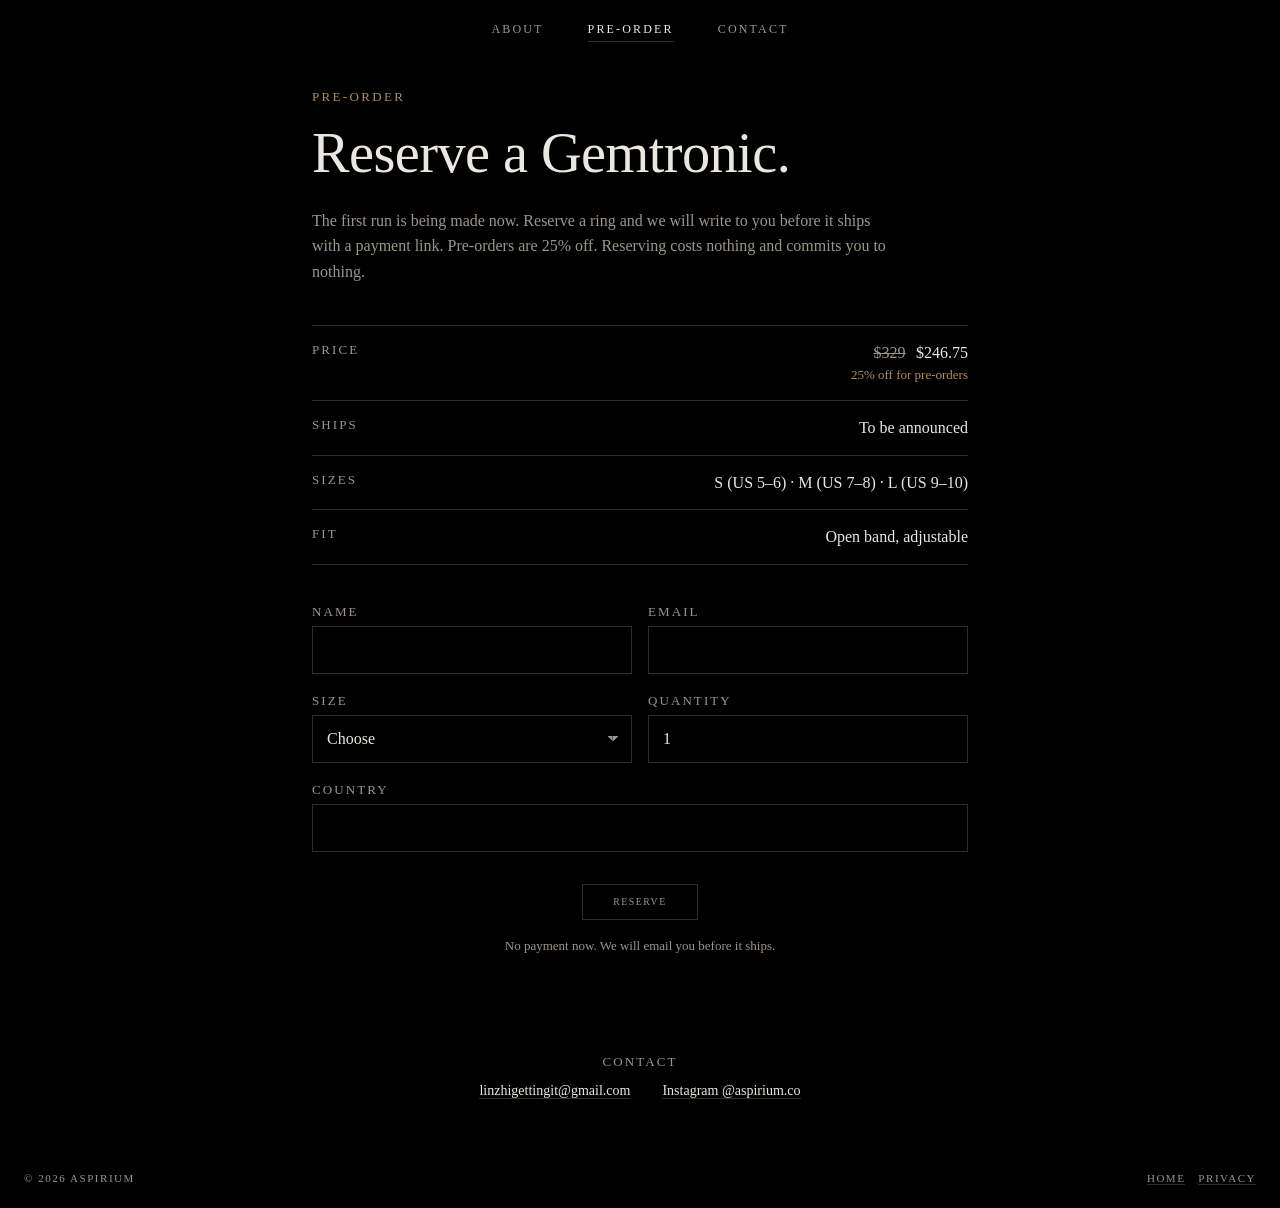
==== presale.html @ f19447b3 "Add a pre-order page, contact details and a top navigation - presale.html: price $329, 25% off for p" ====
<!doctype html>
<html lang="en">
<head>
<meta charset="utf-8">
<title>Gemtronic by ASPIRIUM — Pre-order</title>
<meta name="viewport" content="width=device-width, initial-scale=1, viewport-fit=cover">
<meta name="robots" content="noindex, nofollow">
<meta name="description" content="Reserve a Gemtronic ring.">
<meta name="theme-color" content="#000000">
<meta name="color-scheme" content="dark">
<link rel="icon" href="data:,">
<link rel="stylesheet" href="css/site.css">
<script src="js/config.js" defer></script>
<script src="js/presale.js" defer></script>
</head>
<body>
<!-- Pre-order (2026-10-11, Linzhi). Reservation only: no payment is taken here. The form posts to
     the Formspree endpoint in js/config.js (preorder.endpoint); until that is set, js/presale.js
     opens a pre-filled email instead. Price $329, pre-order 25% off (Linzhi, 2026-10-11); ship date TBA. -->
<main class="page preorder">
  <!-- top navigation (2026-10-11, Linzhi): pre-order, the product intro, contact -->
  <nav class="nav" aria-label="Site">
    <a href="index.html#about">About</a>
    <a href="presale.html" aria-current="page">Pre-order</a>
    <a href="#contact">Contact</a>
  </nav>
  <section class="panel panel--preorder">
    <div class="sheet">
      <p class="eyebrow">Pre-order</p>
      <h1 class="about__title">Reserve a Gemtronic.</h1>
      <p class="preorder__body">The first run is being made now. Reserve a ring and we will write to you
        before it ships with a payment link. Pre-orders are 25% off. Reserving costs nothing and commits
        you to nothing.</p>

      <dl class="terms">
        <div><dt>Price</dt><dd><s class="was">$329</s> $246.75 <span class="note">25% off for pre-orders</span></dd></div>
        <div><dt>Ships</dt><dd>To be announced</dd></div>
        <div><dt>Sizes</dt><dd>S&nbsp;(US&nbsp;5–6) · M&nbsp;(US&nbsp;7–8) · L&nbsp;(US&nbsp;9–10)</dd></div>
        <div><dt>Fit</dt><dd>Open band, adjustable</dd></div>
      </dl>

      <form class="reserve" id="reserve" method="post" action="#" novalidate>
        <div class="reserve__live">
          <div class="reserve__grid">
            <label class="field"><span class="label">Name</span>
              <input name="name" type="text" autocomplete="name" required></label>
            <label class="field"><span class="label">Email</span>
              <input name="email" type="email" inputmode="email" autocomplete="email"
                     autocapitalize="off" spellcheck="false" required></label>
            <label class="field"><span class="label">Size</span>
              <select name="size" required>
                <option value="" selected disabled>Choose</option>
                <option value="S">S (US 5–6)</option>
                <option value="M">M (US 7–8)</option>
                <option value="L">L (US 9–10)</option>
                <option value="Not sure">Not sure yet</option>
              </select></label>
            <label class="field"><span class="label">Quantity</span>
              <input name="quantity" type="number" inputmode="numeric" min="1" max="10" value="1" required></label>
            <label class="field field--wide"><span class="label">Country</span>
              <input name="country" type="text" autocomplete="country-name" required></label>
          </div>
          <input type="hidden" name="_subject" value="Gemtronic pre-order">
          <div class="hp" aria-hidden="true">
            <label>Leave this field empty <input type="text" name="_gotcha" tabindex="-1" autocomplete="off"></label>
          </div>
          <button class="submit" type="submit">Reserve</button>
          <p class="consent">No payment now. We will email you before it ships.</p>
          <p class="status" role="status" aria-live="polite"></p>
        </div>
        <p class="received" hidden>Reserved. We will be in touch.</p>
      </form>

      <div class="contact" id="contact">
        <p class="label">Contact</p>
        <ul class="contact__list">
          <li><a href="mailto:linzhigettingit@gmail.com">linzhigettingit@gmail.com</a></li>
          <li><a href="https://www.instagram.com/aspirium.co/" target="_blank" rel="noopener">Instagram @aspirium.co</a></li>
        </ul>
      </div>
    </div>

    <footer class="foot foot--plain">
      <span>&copy; 2026 ASPIRIUM</span>
      <span><a href="index.html">Home</a> &nbsp; <a href="privacy.html">Privacy</a></span>
    </footer>
  </section>
</main>
</body>
</html>
---- css/site.css ----
/* Signet by ASPIRIUM — coming-soon page.
   Mode B tokens as custom properties (web_build_brief_v1_1 §9; hexes provisional until identity lock).
   Technical-drawing details only: mono labels, generous void. No glows, gradients, shimmers or hover
   sparkle — the only light on the page is inside the render. Divider rules removed 2026-09-07 (Eric). */

/* Three faces, all SIL OFL 1.1: free for commercial use and web embedding, never sellable alone,
   licence text shipped beside the files in assets/fonts/. Built by dev/build-fonts.sh. */
@font-face {
  /* display: labels, the submit control, the footer, the scroll cue */
  font-family: "ASPIRIUM";
  font-weight: 300;
  font-style: normal;
  font-display: swap;                       /* the mono labels never invisible-text */
  src: url("../assets/fonts/ASPIRIUM-Light.woff2") format("woff2");
}
@font-face {
  /* the lockup (Eric, 2026-09-09). Variable opsz 7..72 + wght 200..900 from one file: the lockup
     runs from ~24 px to ~64 px in one composition, so optical sizing earns its bytes here. */
  font-family: "Literata";
  font-weight: 200 900;
  font-style: normal;
  font-display: swap;
  src: url("../assets/fonts/Literata-var.woff2") format("woff2-variations"),
       url("../assets/fonts/Literata-var.woff2") format("woff2");
}
@font-face {
  /* body and UI (Eric, 2026-09-09), replacing the provisional Source Code Pro. Variable wght
     200..900; its optical-size axis is pinned at 20 because body copy sits at one size. */
  font-family: "Source Serif 4";
  font-weight: 200 900;
  font-style: normal;
  font-display: swap;
  src: url("../assets/fonts/SourceSerif4-var.woff2") format("woff2-variations"),
       url("../assets/fonts/SourceSerif4-var.woff2") format("woff2");
}

:root {
  --field: #000000;                          /* ruled 2026-09-07: pure black (was #141414) */
  --field-2: #1D1D1B;
  --text: #EAE7E1;
  --muted: #9B968C;
  --metal: #B08D57;
  --metal-2: #C9A36B;
  --band-h: clamp(360px, 48vh, 640px);      /* R2: desktop 45–50 vh, tuned live (dev/tune.html) */
  --rule: color-mix(in srgb, var(--muted) 30%, var(--field));
  --display: "ASPIRIUM", ui-monospace, "SF Mono", Menlo, Consolas, monospace;
  --body: "Source Serif 4", "Source Serif Pro", Georgia, "Times New Roman", serif;
  --lockup: "Literata", Georgia, "Times New Roman", serif;
  --col: 44rem;
  --col-mark: 52rem;                        /* the lockup runs wider than the text column */
  --gutter: 1.5rem;
  --light: var(--muted);                    /* the one accent; moves to --metal when the wordmark lights */
}
:root[data-light="warm"] { --light: var(--metal); }

/* R4: on phones the band is ~1:1 and never more than ~60% of the screen — the camera is
   vertical-fit, so a full-portrait band would crop the ring's sides. The hero panel around it
   is a full screen; R3 (touch-action: pan-y) is what lets a finger on the band reach panel 2. */
@media (max-width: 767px) {
  :root { --band-h: min(100vw, 60vh); --col-mark: 44rem; }
  @supports (height: 1svh) { :root { --band-h: min(100vw, 60svh); } }
}

*, *::before, *::after { box-sizing: border-box; }
html { color-scheme: dark; background: var(--field); -webkit-text-size-adjust: 100%; }
body {
  margin: 0;
  background: var(--field);
  color: var(--text);
  font: 400 1rem/1.6 var(--body);
  font-feature-settings: "kern";
  min-height: 100vh;
}
[hidden] { display: none !important; }
:focus-visible { outline: 1px solid var(--muted); outline-offset: 3px; }
::selection { background: var(--muted); color: var(--field); }

/* ---- panels: one screen each (Eric, 2026-09-09) ----
   The hero sticks while the capture panel scrolls up over it; the hero's contents drift and fade
   against that, which is the parallax. --p (0…1 across the first screen) is set by js/main.js. */
.page { position: relative; }
.panel { position: relative; }
.panel--hero {
  position: sticky; top: 0; z-index: 0;
  height: 100vh;
  display: flex; flex-direction: column; align-items: center; justify-content: center;
  gap: clamp(1.5rem, 4vh, 3rem);
  overflow: hidden;
}
.hero__inner {
  position: relative;                       /* the drag hint is placed against this box */
  width: 100%;
  display: flex; flex-direction: column; align-items: center; justify-content: center;
  gap: clamp(1.5rem, 4vh, 3rem);
  transform: translate3d(0, calc(var(--p, 0) * var(--drift, 9) * -1vh), 0);
  opacity: calc(1 - var(--pf, 0) * var(--fade, .95));   /* --pf is --p remapped to finish early */
  will-change: transform, opacity;
}
.cue {
  position: absolute; left: 50%; transform: translateX(-50%);
  bottom: calc(1.25rem + env(safe-area-inset-bottom, 0px));
  margin: 0; display: flex; line-height: 0;
  color: var(--muted);
  opacity: calc(1 - var(--p, 0) * var(--cue-fade, 3));
  pointer-events: none;
}
.panel--capture {
  z-index: 4;                               /* opaque, so it covers the hero, and the live ring (z 2) as it leaves */
  background: var(--field);
  min-height: 100vh;
  /* the form sits in the middle of the screen, both axes (Eric, 2026-09-09 pm); the footer is
     taken out of flow so it cannot pull the centring off-axis */
  display: flex; align-items: center; justify-content: center;
  padding: 5rem var(--gutter);
}
.panel--capture .sheet { padding: 0; }
.panel--capture .foot { position: absolute; left: 0; right: 0; bottom: 0; }
@supports (height: 1svh) {
  .panel--hero { height: 100svh; }
  .panel--capture { min-height: 100svh; }
}
@media (prefers-reduced-motion: reduce) {
  .hero__inner { transform: none; opacity: 1; }
  .cue { opacity: 1; }
}

/* ---- about: the live ring and the intro (2026-09-30, after neoconda.com) ----
   The canvas is fixed over the whole page and draws nothing until the scroll starts (js/ring3d.js).
   The panel is taller than the screen and its inside is sticky: a stretch where the ring stands
   still on the left to be turned, before the capture panel comes up over both. */
.ring3d {
  position: fixed; inset: 0; width: 100%; height: 100%;
  z-index: 2; pointer-events: none; opacity: 0;
}
/* The lit dot matrix (js/cursor-fx.js): over every panel, blended by difference, so the dots show
   orange on the black ground and text under a dot turns to its complement. */
.pixels {
  position: fixed; inset: 0; width: 100%; height: 100%;
  z-index: 10; pointer-events: none; mix-blend-mode: difference;
}
.panel--about { z-index: 1; background: var(--field); height: 170vh; }
.about__inner {
  position: sticky; top: 0; height: 100vh;
  display: grid; grid-template-columns: 1fr 1fr; align-items: center;
  gap: clamp(2rem, 5vw, 6rem);
  max-width: 88rem; margin: 0 auto; padding: 0 clamp(1.5rem, 6vw, 7rem);
}
.about__stage { position: relative; height: min(70vh, 40vw); touch-action: pan-y; user-select: none; -webkit-user-select: none; }
.about__stage.is-live { cursor: grab; }
.about__stage.is-dragging { cursor: grabbing; }
/* no live ring (no WebGL2, or it failed): the film's last frame stands in */
.no-ring3d .about__stage {
  background: url("../assets/poster/gemtronic-end-pose-1x1.jpg") center / contain no-repeat;
  -webkit-mask-image: radial-gradient(closest-side, #000 70%, transparent);
  mask-image: radial-gradient(closest-side, #000 70%, transparent);
}
.about__copy { position: relative; z-index: 3; max-width: 34rem; }
/* each line arrives from the right in turn as the ring lands; --ap (0…1) is set by js/ring3d.js */
.about__copy > * {
  --o: clamp(0, (var(--ap, 1) - var(--i, 0) * .18) / .46, 1);
  opacity: var(--o);
  transform: translate3d(calc((1 - var(--o)) * 2.5rem), 0, 0);
}
.about__copy > :nth-child(2) { --i: 1; }
.about__copy > :nth-child(3) { --i: 2; }
.about__copy > :nth-child(4) { --i: 3; }
.eyebrow {
  margin: 0 0 1.25rem;
  font: 400 .8125rem/1 var(--body); letter-spacing: .18em; text-transform: uppercase; color: var(--metal);
}
.about__title {
  margin: 0 0 1.5rem;
  font: 300 clamp(2.25rem, 4.4vw, 4rem)/1.08 var(--lockup); letter-spacing: -.01em; color: var(--text);
  text-wrap: balance;
}
.about__body { margin: 0; color: var(--muted); }
.about__hint {
  margin: 2rem 0 0;
  font: 400 .6875rem/1 var(--body); letter-spacing: .18em; text-transform: uppercase; color: var(--muted);
}
.no-ring3d .about__hint { display: none; }
@media (max-width: 767px) {
  .panel--about { height: 150svh; }
  .about__inner {
    height: 100svh; grid-template-columns: 1fr; grid-template-rows: auto auto;
    align-content: center; gap: 1.5rem; padding: 0 var(--gutter);
  }
  .about__stage { height: 42svh; }
  .about__title { margin-bottom: 1rem; }
  .about__hint { margin-top: 1.25rem; }
}
@media (prefers-reduced-motion: reduce) {
  .about__copy > * { transform: none; }
}

/* ---- features: the ring at the centre, the list passing on both sides (2026-10-01, after
   neoconda.com). The stage is the ring's place; js/ring3d.js follows its box. Odd items run down
   the left, even down the right, a row each. The item nearest the middle of the screen is lit
   (js/features.js); the rest wait in the dark. */
.panel--features { z-index: 1; background: var(--field); padding: 18vh 0 30vh; }
.features__head { text-align: center; padding: 0 var(--gutter); margin: 0 auto 12vh; max-width: 52rem; }
.features__head .eyebrow { margin-bottom: 1.5rem; }
.features__title {
  margin: 0; font: 300 clamp(2rem, 4vw, 3.5rem)/1.1 var(--lockup); letter-spacing: -.01em;
  color: var(--text); text-wrap: balance;
}
.features__body {
  --fs-h: min(64vh, 34vw);
  display: grid; grid-template-columns: 1fr minmax(0, var(--fs-h)) 1fr;
  grid-template-rows: repeat(9, 23vh);
  column-gap: clamp(1.5rem, 4vw, 5rem);
  max-width: 92rem; margin: 0 auto; padding: 0 clamp(1.5rem, 5vw, 6rem);
}
.features__stage {
  grid-column: 2; grid-row: 1 / -1; align-self: start;
  position: sticky; top: calc(50vh - var(--fs-h) / 2); height: var(--fs-h);
}
.features__list { display: contents; list-style: none; }
.features__list > li { align-self: center; max-width: 22rem; }
.features__list > li:nth-child(odd) { grid-column: 1; justify-self: end; }
.features__list > li:nth-child(even) { grid-column: 3; justify-self: start; }
/* a zigzag, each item half a row below the last, so each one in turn crosses the middle of the
   screen alone and gets lit (side by side, the left one always won) */
.features__list > li:nth-child(1) { grid-row: 1 / span 2; }
.features__list > li:nth-child(2) { grid-row: 2 / span 2; }
.features__list > li:nth-child(3) { grid-row: 3 / span 2; }
.features__list > li:nth-child(4) { grid-row: 4 / span 2; }
.features__list > li:nth-child(5) { grid-row: 5 / span 2; }
.features__list > li:nth-child(6) { grid-row: 6 / span 2; }
.features__list > li:nth-child(7) { grid-row: 7 / span 2; }
.features__list > li:nth-child(8) { grid-row: 8 / span 2; }
.feat {
  display: grid; grid-template-columns: auto 1fr; column-gap: 1.1rem; row-gap: .45rem; align-items: center;
  width: 100%; padding: .75rem .5rem; margin: 0; border: 0; background: none; text-align: left;
  color: inherit; font: inherit; cursor: pointer;
  opacity: .32; transition: opacity .35s ease;
}
.feat:hover, .feat.is-active { opacity: 1; }
.feat:focus-visible { outline: 1px solid var(--muted); outline-offset: 4px; }
.feat__n {
  grid-row: 1 / span 2; align-self: start;
  display: grid; place-items: center; width: 2.6rem; height: 2.6rem;
  border: 1px solid var(--rule); font: 400 .8125rem/1 var(--body); letter-spacing: .08em; color: var(--muted);
  transition: border-color .35s ease, color .35s ease;
}
.feat.is-active .feat__n { border-color: var(--metal); color: var(--metal); }
.feat__t { font: 400 1.25rem/1.2 var(--lockup); color: var(--text); }
.feat__d { grid-column: 2; font-size: .9375rem; line-height: 1.5; color: var(--muted); }
@media (max-width: 767px) {
  .panel--features { padding: 12vh 0 16vh; }
  .features__head { margin-bottom: 4vh; }
  .features__body {
    --fs-h: 36svh;
    grid-template-columns: 1fr; grid-template-rows: none; row-gap: 0; padding: 0 var(--gutter);
  }
  .features__stage { grid-column: 1; grid-row: 1; top: 8svh; z-index: 0; }
  .features__list > li, .features__list > li:nth-child(n) {
    grid-column: 1; grid-row: auto; justify-self: stretch; max-width: none;
    padding: 6svh 0;
  }
}
@media (prefers-reduced-motion: reduce) {
  .feat, .feat__n { transition: none; }
}

/* ---- hero band ---- */
.band {
  position: relative;
  width: 100%;
  height: var(--band-h);
  background: var(--field);                 /* black until the viewer is ready; the intro opens on black anyway */
  overflow: hidden;
}
.band__mount, .band__poster { position: absolute; inset: 0; }
.band__mount > canvas, .band__mount > iframe, .band__mount > .stub, .band__mount > .film {
  position: absolute; inset: 0; width: 100%; height: 100%; display: block; border: 0;
}
.stub { overflow: hidden; touch-action: pan-y; user-select: none; -webkit-user-select: none; }
.stub img { width: 100%; height: 100%; object-fit: contain; display: block; opacity: 0; }
.band__poster { display: none; }
.band[data-state="poster"] .band__poster { display: block; }
.band__poster img { width: 100%; height: 100%; object-fit: contain; display: block; background: transparent; }
/* The film (2026-09-30) is square and its background is a gradient, black at the top and grey at the
   bottom. A round fade sized to the square melts that background into the page's black, so it reads
   as a spotlight rather than a box. Solid to 62% of the radius, which keeps the whole ring clear. */
/* Bigger and with more glow (Linzhi, 2026-09-30): on desktop the film is drawn 1.3x the band and
   spills past it. Only the faded glow spills; the ring itself still ends above the lockup. Phones
   stay at 1x, because the band is already the full screen width and the glow would hit its edges. */
.band { --film-scale: 1.3; }
@media (max-width: 767px) { .band { --film-scale: 1; } }
.band:has(.film), .band[data-state="poster"] { overflow: visible; }
.film { object-fit: contain; background: transparent; }
.film, .band__poster img {
  transform: scale(var(--film-scale));
  --spot: radial-gradient(circle calc(var(--band-h) / 2) at 50% 50%,
          #000 70%, rgba(0,0,0,.84) 77%, rgba(0,0,0,.5) 86%, rgba(0,0,0,.16) 94%, transparent 100%);
  -webkit-mask-image: var(--spot); mask-image: var(--spot);
}

/* ---- the capture panel's column ---- */
.sheet { width: 100%; max-width: var(--col); margin: 0 auto; padding: 2rem var(--gutter) 3rem; }

.serial {
  margin: 0 0 2.5rem;
  display: flex; flex-wrap: wrap; column-gap: .75em; row-gap: .25em;
  font: 300 .9375rem/1.5 var(--display);
  letter-spacing: .14em;
  text-transform: uppercase;
  color: var(--muted);
}
.serial > span:has(+ span:not(:empty))::after { content: "\2014"; margin-left: .75em; }
.serial .slot:empty { display: none; }     /* R6: OPEN slots exist in the markup and render nothing */

.headline {
  margin: 0 0 1.5rem;
  font: 300 clamp(1.75rem, 4vw, 3.25rem)/1.15 var(--display);
  letter-spacing: .09em;
  text-transform: uppercase;
  text-wrap: balance;
  color: var(--text);
}
.lede { margin: 0 0 2.5rem; max-width: 36rem; }

/* ---- drag hint ----
   Ported from the pipeline's check page. It lands in the void the lockup's --mark-drop opens up:
   the band occupies 0..--band-h, the gap runs from there to --band-h * (1 + drop), so the centre
   of that gap is --band-h * (1 + drop/2). The check page's pill, blur and drop-shadows are all
   dropped — the brand law allows no glow, and white on black does not need one. */
.drag {
  position: absolute; left: 50%;
  top: calc(var(--band-h) * (1 + var(--mark-drop, .25) / 2));
  transform: translate(-50%, -50%);
  display: flex; flex-direction: column; align-items: center; gap: .5rem;
  color: var(--muted);
  opacity: 0; visibility: hidden;
  transition: opacity .6s ease, visibility 0s linear .6s;
  pointer-events: none;                     /* the ring underneath keeps every gesture */
}
.drag.is-on { opacity: 1; visibility: visible; transition: opacity .6s ease; }
.drag__pointer { display: block; animation: drag-swipe 2.8s cubic-bezier(.45, 0, .55, 1) infinite; }
.drag__label { font: 400 .6875rem/1 var(--body); letter-spacing: .18em; text-transform: uppercase; }
@keyframes drag-swipe {
  0%, 6%     { transform: translateX(-44px) rotate(-9deg); }
  50%        { transform: translateX(44px)  rotate(9deg); }
  94%, 100%  { transform: translateX(-44px) rotate(-9deg); }
}
@media (prefers-reduced-motion: reduce) { .drag__pointer { animation: none; } }

/* ---- the lockup: live text in Literata, below the band and clear of the render ---- */
.mark {
  /* dropped by 25% of the band's height (Eric, 2026-09-09 pm). The hero centres its contents, so
     this opens the gap by that much: the ring rises by half of it and the lockup falls by half. */
  margin: calc(var(--band-h) * var(--mark-drop, .25)) 0 0;
  max-width: min(92vw, var(--col-mark));
  text-align: center; color: var(--text);          /* both lines white; the muted sub line is retired */
  font-family: var(--lockup); font-weight: 300; font-style: normal;
  font-optical-sizing: auto;                       /* Literata's opsz axis: text cut small, display cut large */
  user-select: none; -webkit-user-select: none;
}
.mark__line { display: block; white-space: nowrap; }
/* sizes swapped between the two lines, then both halved (Eric, 2026-09-09) */
.mark__line--sub {
  font-size: clamp(1.175rem, 4.3vw, 2.625rem);
  letter-spacing: .09em;
  line-height: 1.2;
}
.mark__line--name {
  font-size: clamp(.525rem, 1.55vw, 1rem);
  letter-spacing: .17em;
  line-height: 1.05;
  margin-top: 1em;                                 /* doubled from .5em (Eric); em here is this line's own size */
  text-indent: .17em;                              /* balance the trailing letter-space so the line reads centred */
}

/* One cell per character (js/mark.js). The real glyph alone drives layout; the code glyph rides
   over it absolutely, so nothing reflows at any size and no width is ever measured. */
.ch { position: relative; display: inline-block; }
.ch.is-pending .ch__real,
.ch.is-fx .ch__real { visibility: hidden; }
.ch__fx {
  position: absolute; left: 0; top: 0; width: 100%;
  text-align: center; letter-spacing: 0; pointer-events: none;
}

/* The opening beat: nothing is lit until the ring's animation starts and the decode's first frame
   draws. The brief's intro already opens on 1.2 s of black, so the cue waits with the lockup.
   Set by the inline script in <head> so there is no flash before js/main.js runs, and lifted by
   main.js — either on the decode's first frame or, if the effect is not live, immediately. */
:root.is-opening .mark,
:root.is-opening .cue { opacity: 0; }

.capture { max-width: 36rem; margin: 0 auto; position: relative; text-align: center; }
.capture__row { justify-content: center; }
.label {
  display: block; margin-bottom: .75rem;
  font: 400 .8125rem/1 var(--body); letter-spacing: .16em; text-transform: uppercase; color: var(--muted);
}
.capture__row { display: flex; }
/* Field and submit share one pill treatment (Eric, 2026-09-09): the same grey at rest, both going
   white on hover and on focus. The border is the focus indicator, so `outline: none` is safe only
   because grey-to-white is a large, obvious contrast step. */
.capture input[type="email"] {
  flex: 1 1 auto; min-width: 0; height: 3rem; padding: 0 .875rem;
  background: transparent; border: 1px solid var(--rule); border-radius: 0;
  color: var(--text); font: 400 1rem var(--body); outline: none;
  transition: border-color .18s ease;
}
.capture input[type="email"]:hover,
.capture input[type="email"]:focus { border-color: #fff; outline: none; }
/* Its own line beneath the consent line, twice the padding (Eric, 2026-09-09). The pill now matches
   the field's grey and goes white on hover and focus, exactly as the field does. The submit no
   longer carries the brief's §2 warm-accent wiring — .received is the only element still on --light. */
.submit {
  display: block; margin: 1.75rem auto 0;
  /* pill and label both at 75% of their previous size (Eric, 2026-09-09): 48 -> 36 px tall,
     40 -> 30 px of side padding, 13 -> 9.75 px of type. */
  height: 2.25rem; padding: 0 1.875rem;
  background: transparent; border: 1px solid var(--rule); border-radius: 0;
  color: var(--muted);                                  /* the consent line's grey */
  font: 400 .609375rem/1 var(--body); letter-spacing: .16em; text-transform: uppercase;
  cursor: pointer;
  transition: border-color .18s ease, color .18s ease;
}
/* label brightens with the pill: a white-bordered control with grey type reads half-lit */
.submit:hover,
.submit:focus-visible { border-color: #fff; color: #fff; outline: none; }
.submit:disabled { cursor: default; opacity: .6; }
.consent { margin: 1rem 0 0; font-size: .8125rem; color: var(--muted); }
.status { margin: .75rem 0 0; min-height: 1.6em; font-size: .875rem; color: var(--text); }
.received {
  margin: 0; padding: .9rem 0;
  font: 400 1rem/1.5 var(--body); letter-spacing: .14em; text-transform: uppercase; color: var(--light);
}
.hp { position: absolute; left: -10000px; top: auto; width: 1px; height: 1px; overflow: hidden; }

/* ---- 6. footer ---- */
/* bottom-left and bottom-right corners of the panel, half the previous size (Eric, 2026-09-09) */
.foot {
  max-width: none; margin: 0;
  padding: 1.25rem var(--gutter) calc(1.25rem + env(safe-area-inset-bottom, 0px));
  display: flex; justify-content: space-between; align-items: flex-end; gap: 1rem;
  font: 400 .375rem/1.6 var(--body); letter-spacing: .14em; text-transform: uppercase; color: var(--muted);
}
.foot a { color: inherit; text-decoration: none; border-bottom: 1px solid var(--rule); }
.foot a:hover { color: var(--text); }
.foot .slot:empty { display: none; }

/* short desktop viewports: keep the form above the fold at ≥ 768 px tall (§2 item 5) */
/* short desktop viewports: the band's clamp already gives way, so only the rhythm tightens */
@media (min-width: 768px) and (max-height: 820px) {
  .sheet { padding-top: 1.25rem; }
  .serial { margin-bottom: 1.25rem; font-size: .875rem; }
  .headline { margin-bottom: .75rem; line-height: 1.1; font-size: clamp(1.75rem, min(4vw, 6.4vh), 3.25rem); }
  .lede { margin-bottom: 1.25rem; }
  .label { margin-bottom: .5rem; }
  .consent { margin-top: .75rem; }
}
@media (max-width: 480px) {
  .serial { font-size: .8125rem; letter-spacing: .12em; }
}
@media (prefers-reduced-motion: reduce) {
  .submit, .stub, .stub img { transition: none !important; }
}

/* ---- contact and pre-order (2026-10-11, Linzhi) ----
   Contact sits under the capture form, not in the footer: the footer type is 6 px and an address
   has to be readable. The pre-order page reuses the sheet column and the submit pill. */
.contact {
  max-width: 36rem; margin: 3.5rem auto 0; text-align: center;
  font-size: .875rem; color: var(--muted);
}
.contact .label { margin-bottom: .75rem; }
.contact__list { list-style: none; margin: 0; padding: 0; display: flex; flex-wrap: wrap; justify-content: center; gap: .5rem 2rem; }
.contact a, .link { color: var(--text); text-decoration: none; border-bottom: 1px solid var(--rule); transition: border-color .18s ease; }
.contact a:hover, .contact a:focus-visible, .link:hover, .link:focus-visible { border-color: #fff; outline: none; }
.preorder-cta { margin: 2.5rem 0 0; text-align: center; font-size: .875rem; color: var(--muted); }
a.submit { display: inline-flex; align-items: center; text-decoration: none; }

.panel--preorder { min-height: 100vh; display: flex; flex-direction: column; }
@supports (height: 1svh) { .panel--preorder { min-height: 100svh; } }
.panel--preorder .sheet { flex: 1; padding-top: clamp(3rem, 10vh, 7rem); }
.preorder__body { margin: 0 0 2.5rem; color: var(--muted); max-width: 36rem; }
.terms { margin: 0 0 2.5rem; border-top: 1px solid var(--rule); }
.terms > div {
  display: flex; justify-content: space-between; gap: 1rem;
  padding: .875rem 0; border-bottom: 1px solid var(--rule);
}
.terms dt { font: 400 .8125rem/1.6 var(--body); letter-spacing: .16em; text-transform: uppercase; color: var(--muted); }
.terms dd { margin: 0; text-align: right; color: var(--text); }
.preorder__action { text-align: center; }
.preorder__action .submit { margin-top: 0; }
.preorder .contact { margin-top: 4rem; }
.foot--plain { font-size: .6875rem; }
.terms .was { color: var(--muted); margin-right: .4em; }
.terms .note { display: block; font-size: .8125rem; color: var(--metal); }

/* pre-order form: same field and pill treatment as the capture form */
.reserve { position: relative; text-align: center; }
.reserve__grid { display: grid; grid-template-columns: 1fr 1fr; gap: 1.25rem 1rem; text-align: left; }
.field { display: block; min-width: 0; }
.field .label { margin-bottom: .5rem; }
.field--wide { grid-column: 1 / -1; }
.reserve input:not([type="hidden"]), .reserve select {
  width: 100%; height: 3rem; padding: 0 .875rem;
  background: transparent; border: 1px solid var(--rule); border-radius: 0;
  color: var(--text); font: 400 1rem var(--body); outline: none;
  transition: border-color .18s ease;
}
.reserve select { appearance: none; -webkit-appearance: none; cursor: pointer;
  background-image: linear-gradient(45deg, transparent 50%, var(--muted) 50%), linear-gradient(135deg, var(--muted) 50%, transparent 50%);
  background-position: calc(100% - 1.15rem) 50%, calc(100% - .8rem) 50%; background-size: .35rem .35rem; background-repeat: no-repeat; }
.reserve select option { background: var(--field-2); color: var(--text); }
.reserve input:hover, .reserve input:focus, .reserve select:hover, .reserve select:focus { border-color: #fff; }
.reserve .submit { margin-top: 2rem; }
@media (max-width: 480px) { .reserve__grid { grid-template-columns: 1fr; } }

/* top navigation (2026-10-11, Linzhi). Fixed over every panel; waits with the lockup during the
   opening beat so nothing is lit before the ring. */
.nav {
  position: fixed; top: 0; left: 0; right: 0; z-index: 20;
  display: flex; justify-content: center; gap: clamp(1.25rem, 4vw, 2.75rem);
  padding: calc(1.1rem + env(safe-area-inset-top, 0px)) var(--gutter) 1.1rem;
  background: var(--field);                 /* solid, not a fade: the brand allows no gradients, and the page is black anyway */
  transition: opacity .6s ease;
}
.nav a {
  color: var(--muted); text-decoration: none;
  font: 400 .75rem/1 var(--body); letter-spacing: .18em; text-transform: uppercase;
  padding: .35rem 0; border-bottom: 1px solid transparent;
  transition: color .18s ease, border-color .18s ease;
}
.nav a:hover, .nav a:focus-visible, .nav a[aria-current="page"] { color: var(--text); border-color: var(--rule); outline: none; }
:root.is-opening .nav { opacity: 0; }
html { scroll-behavior: smooth; }
#about, #contact { scroll-margin-top: 4rem; }
@media (prefers-reduced-motion: reduce) { html { scroll-behavior: auto; } .nav { transition: none; } }
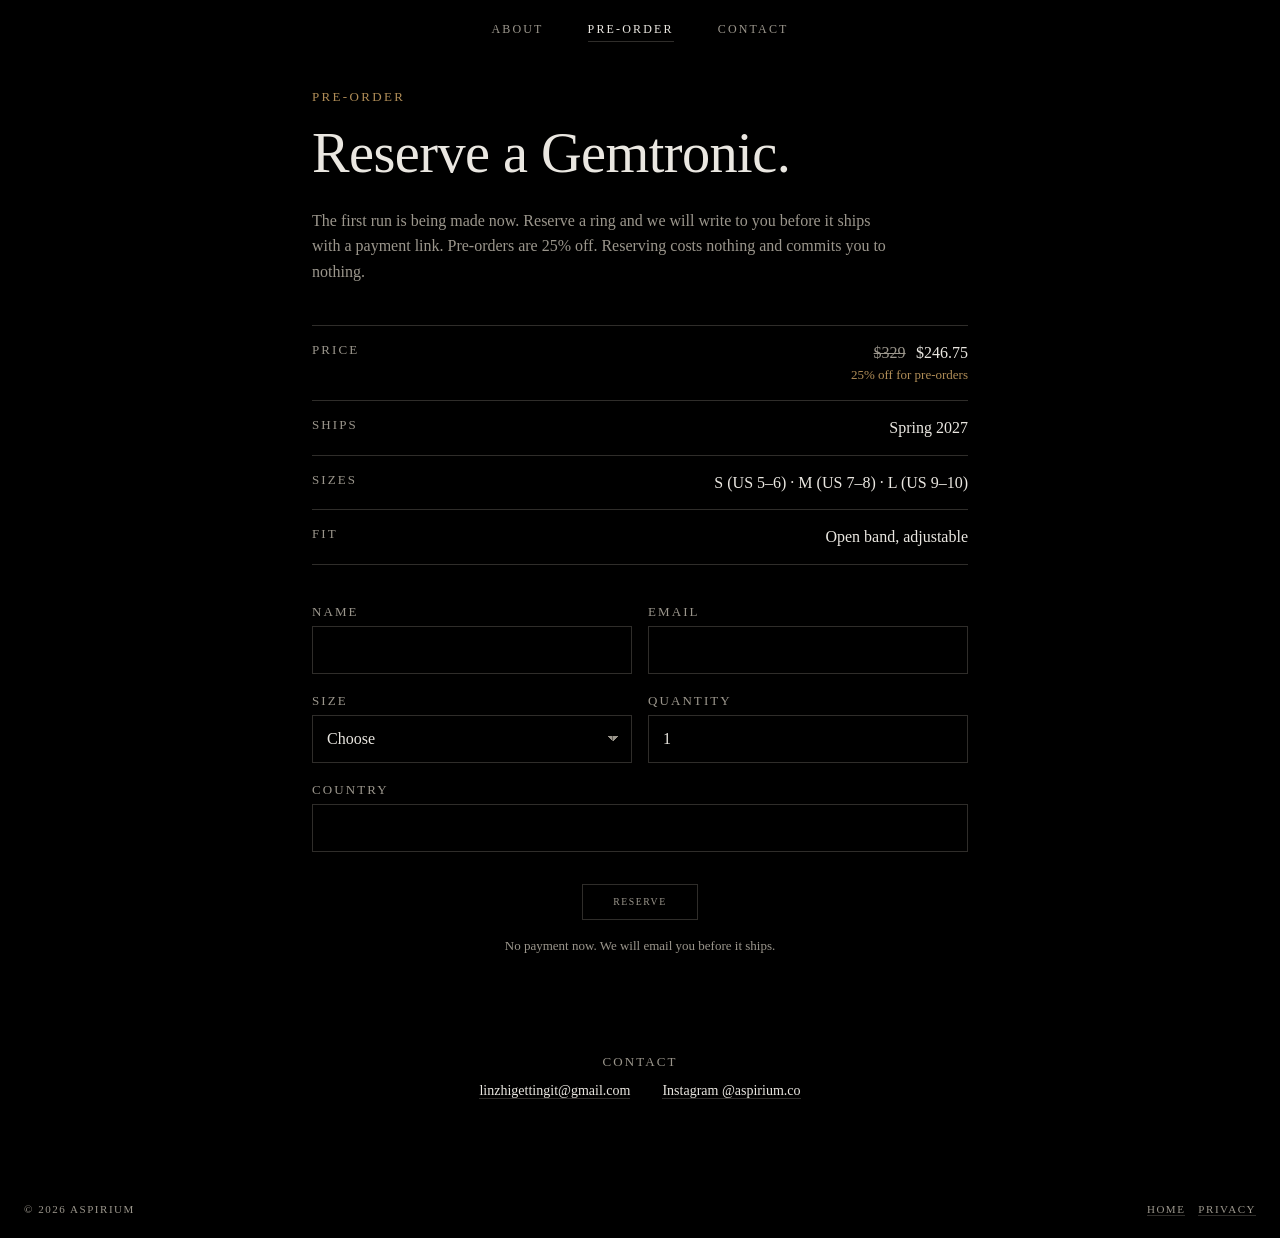
==== commit afc448a1: "Ship date spring 2027; the contact address opens an email and copies itself On a computer with no ma" ====
--- a/presale.html
+++ b/presale.html
@@ -12,11 +12,12 @@
 <link rel="stylesheet" href="css/site.css">
 <script src="js/config.js" defer></script>
 <script src="js/presale.js" defer></script>
+<script src="js/contact.js" defer></script>
 </head>
 <body>
 <!-- Pre-order (2026-10-11, Linzhi). Reservation only: no payment is taken here. The form posts to
      the Formspree endpoint in js/config.js (preorder.endpoint); until that is set, js/presale.js
-     opens a pre-filled email instead. Price $329, pre-order 25% off (Linzhi, 2026-10-11); ship date TBA. -->
+     opens a pre-filled email instead. Price $329, pre-order 25% off (Linzhi, 2026-10-11); ships spring 2027. -->
 <main class="page preorder">
   <!-- top navigation (2026-10-11, Linzhi): pre-order, the product intro, contact -->
   <nav class="nav" aria-label="Site">
@@ -34,7 +35,7 @@
 
       <dl class="terms">
         <div><dt>Price</dt><dd><s class="was">$329</s> $246.75 <span class="note">25% off for pre-orders</span></dd></div>
-        <div><dt>Ships</dt><dd>To be announced</dd></div>
+        <div><dt>Ships</dt><dd>Spring 2027</dd></div>
         <div><dt>Sizes</dt><dd>S&nbsp;(US&nbsp;5–6) · M&nbsp;(US&nbsp;7–8) · L&nbsp;(US&nbsp;9–10)</dd></div>
         <div><dt>Fit</dt><dd>Open band, adjustable</dd></div>
       </dl>
@@ -74,9 +75,10 @@
       <div class="contact" id="contact">
         <p class="label">Contact</p>
         <ul class="contact__list">
-          <li><a href="mailto:linzhigettingit@gmail.com">linzhigettingit@gmail.com</a></li>
+          <li><a class="js-mail" href="mailto:linzhigettingit@gmail.com?subject=Hello%20from%20aspirium.co">linzhigettingit@gmail.com</a></li>
           <li><a href="https://www.instagram.com/aspirium.co/" target="_blank" rel="noopener">Instagram @aspirium.co</a></li>
         </ul>
+        <p class="contact__note" role="status" aria-live="polite"></p>
       </div>
     </div>
 
--- a/css/site.css
+++ b/css/site.css
@@ -534,3 +534,4 @@
 html { scroll-behavior: smooth; }
 #about, #contact { scroll-margin-top: 4rem; }
 @media (prefers-reduced-motion: reduce) { html { scroll-behavior: auto; } .nav { transition: none; } }
+.contact__note { margin: .75rem 0 0; min-height: 1.4em; font-size: .8125rem; color: var(--metal); }
